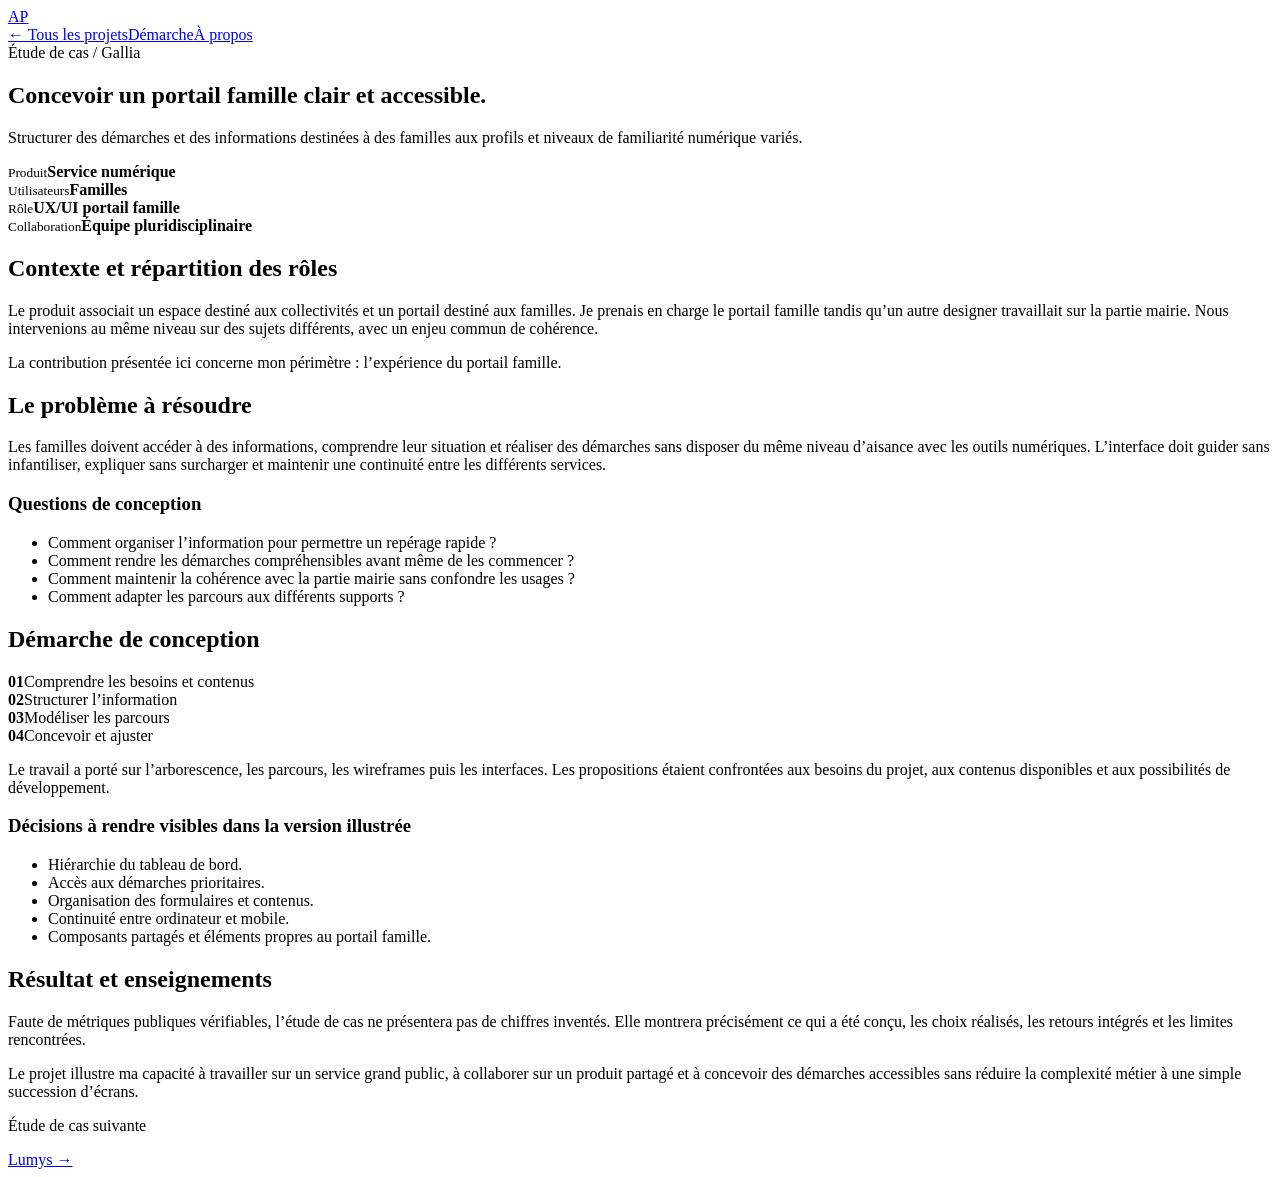
==== gallia.html @ 9a2e6fea "Ajouter gallia.html" ====
<!doctype html><html lang="fr"><head><meta charset="utf-8"><meta name="viewport" content="width=device-width,initial-scale=1"><title>Gallia / Étude de cas</title><link rel="stylesheet" href="assets/styles.css"></head><body><header class="nav"><div class="wrap"><a class="logo" href="index.html">AP</a><nav class="links"><a href="projects.html">← Tous les projets</a><a href="method.html">Démarche</a><a href="about.html">À propos</a></nav></div></header><main class="wrap"><section class="page-hero"><div class="eyebrow">Étude de cas / Gallia</div><h1>Concevoir un portail famille clair et accessible.</h1><p>Structurer des démarches et des informations destinées à des familles aux profils et niveaux de familiarité numérique variés.</p></section><section class="article"><div class="facts"><div class="fact"><small>Produit</small><strong>Service numérique</strong></div><div class="fact"><small>Utilisateurs</small><strong>Familles</strong></div><div class="fact"><small>Rôle</small><strong>UX/UI portail famille</strong></div><div class="fact"><small>Collaboration</small><strong>Équipe pluridisciplinaire</strong></div></div><h2>Contexte et répartition des rôles</h2><p>Le produit associait un espace destiné aux collectivités et un portail destiné aux familles. Je prenais en charge le portail famille tandis qu’un autre designer travaillait sur la partie mairie. Nous intervenions au même niveau sur des sujets différents, avec un enjeu commun de cohérence.</p><div class="callout">La contribution présentée ici concerne mon périmètre : l’expérience du portail famille.</div></section><section class="article"><h2>Le problème à résoudre</h2><p>Les familles doivent accéder à des informations, comprendre leur situation et réaliser des démarches sans disposer du même niveau d’aisance avec les outils numériques. L’interface doit guider sans infantiliser, expliquer sans surcharger et maintenir une continuité entre les différents services.</p><h3>Questions de conception</h3><ul><li>Comment organiser l’information pour permettre un repérage rapide ?</li><li>Comment rendre les démarches compréhensibles avant même de les commencer ?</li><li>Comment maintenir la cohérence avec la partie mairie sans confondre les usages ?</li><li>Comment adapter les parcours aux différents supports ?</li></ul></section><section class="article"><h2>Démarche de conception</h2><div class="case-flow"><div><b>01</b>Comprendre les besoins et contenus</div><div><b>02</b>Structurer l’information</div><div><b>03</b>Modéliser les parcours</div><div><b>04</b>Concevoir et ajuster</div></div><p>Le travail a porté sur l’arborescence, les parcours, les wireframes puis les interfaces. Les propositions étaient confrontées aux besoins du projet, aux contenus disponibles et aux possibilités de développement.</p><h3>Décisions à rendre visibles dans la version illustrée</h3><ul><li>Hiérarchie du tableau de bord.</li><li>Accès aux démarches prioritaires.</li><li>Organisation des formulaires et contenus.</li><li>Continuité entre ordinateur et mobile.</li><li>Composants partagés et éléments propres au portail famille.</li></ul></section><section class="article"><h2>Résultat et enseignements</h2><p>Faute de métriques publiques vérifiables, l’étude de cas ne présentera pas de chiffres inventés. Elle montrera précisément ce qui a été conçu, les choix réalisés, les retours intégrés et les limites rencontrées.</p><p>Le projet illustre ma capacité à travailler sur un service grand public, à collaborer sur un produit partagé et à concevoir des démarches accessibles sans réduire la complexité métier à une simple succession d’écrans.</p></section></main><footer class="footer"><div class="wrap"><p>Étude de cas suivante</p><a class="btn" href="lumys.html">Lumys →</a></div></footer><script src="assets/site.js"></script></body></html>
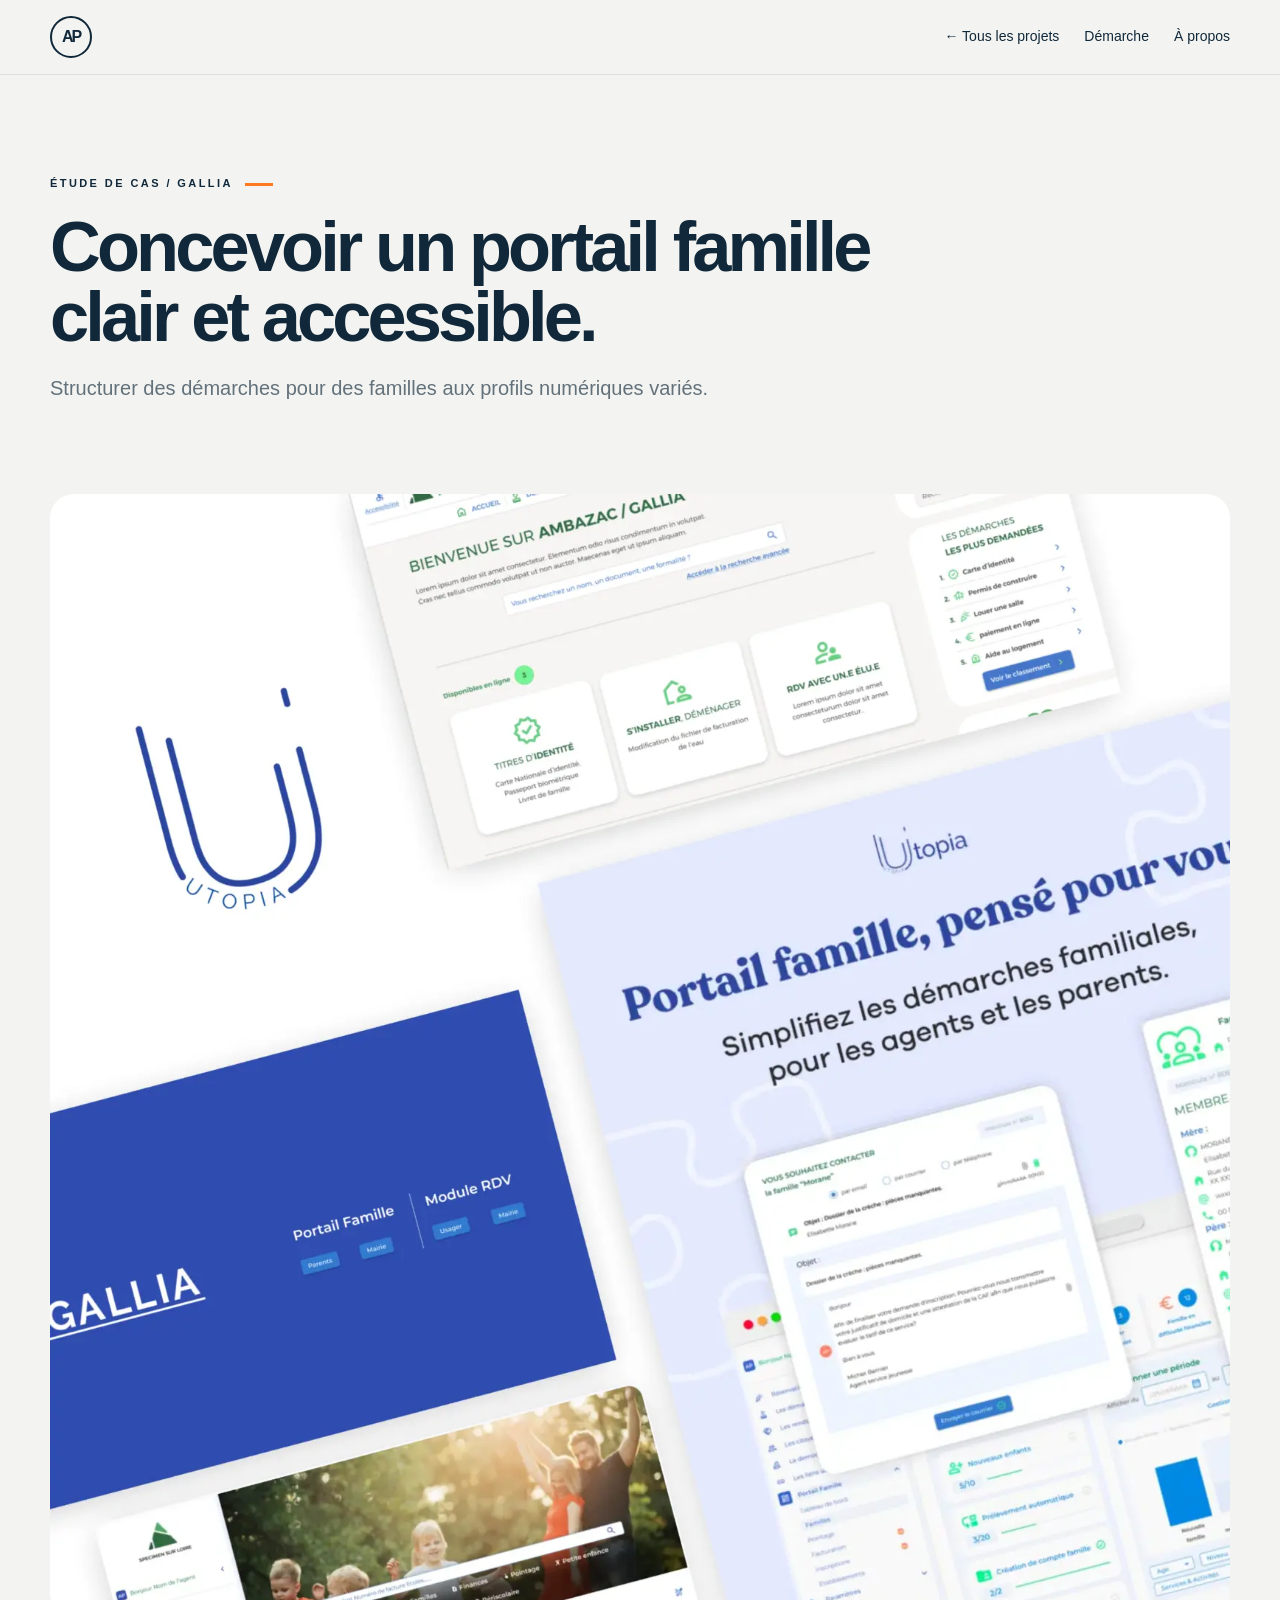
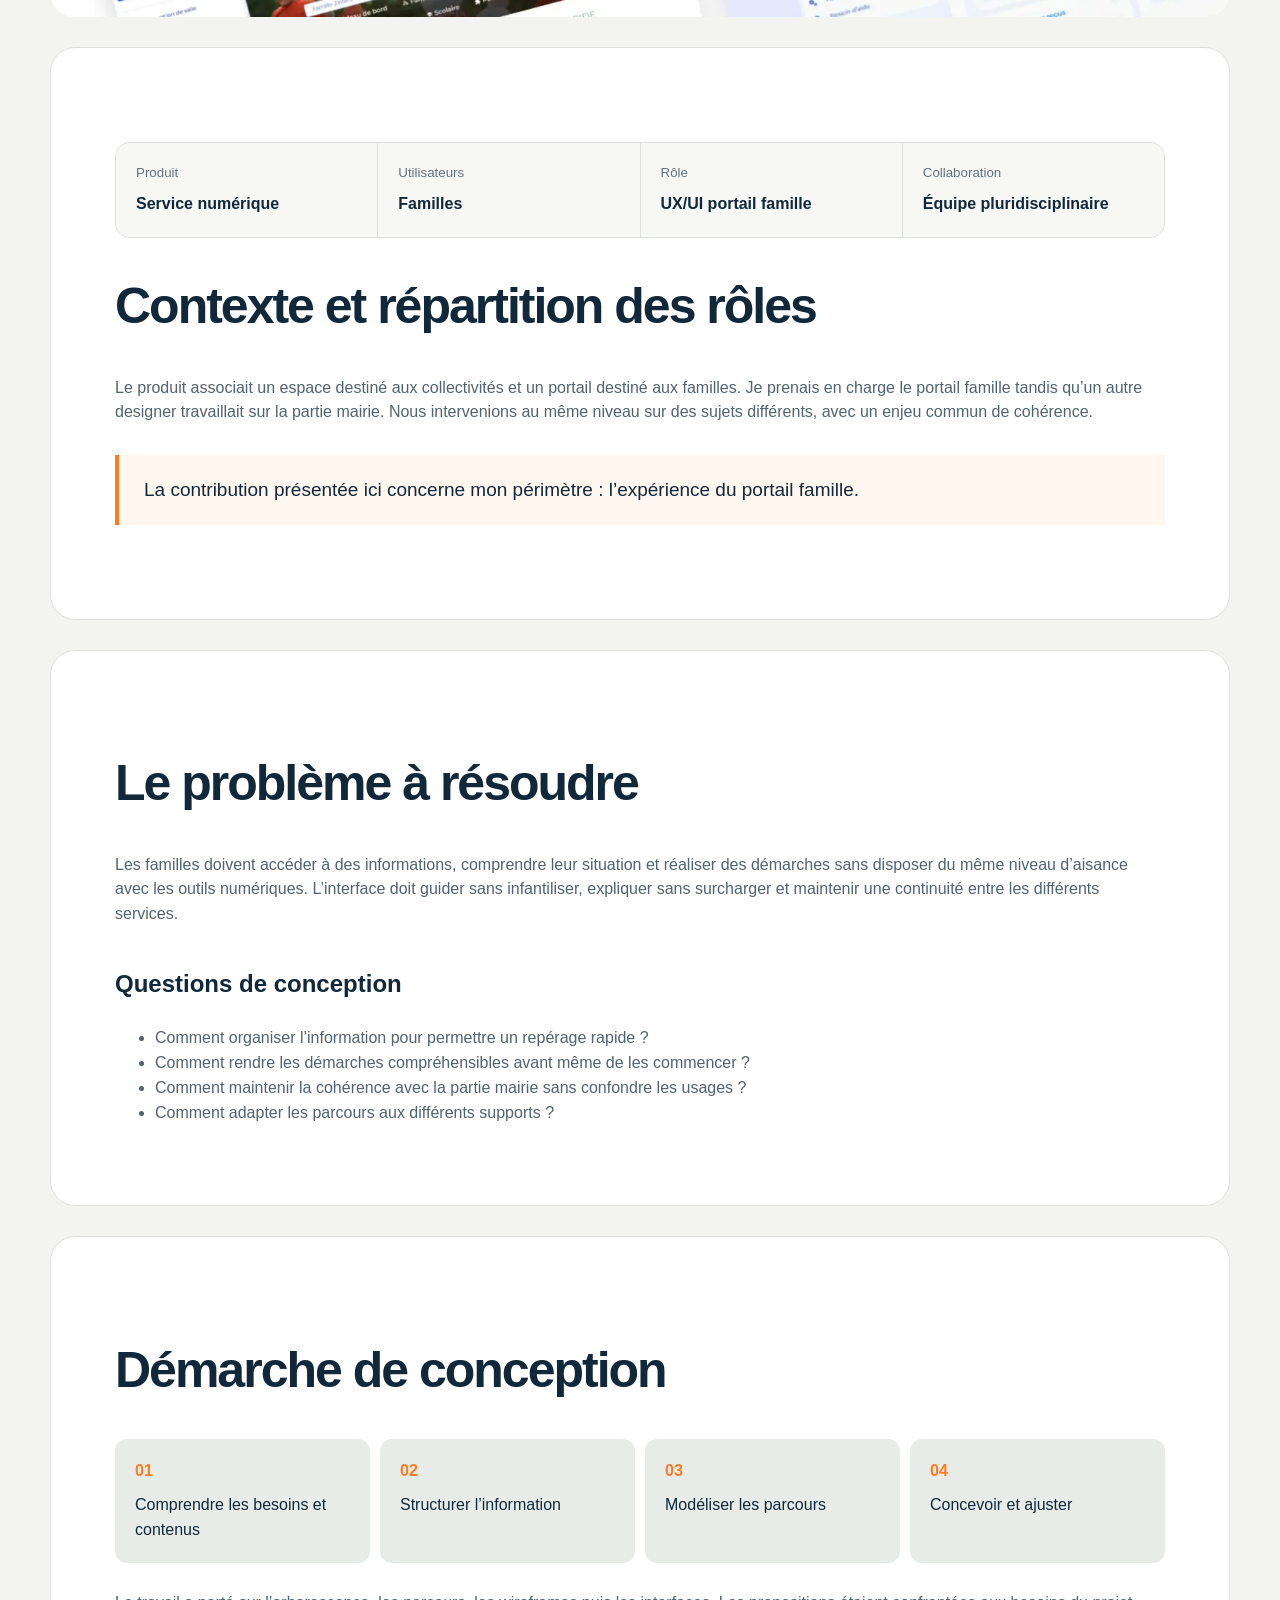
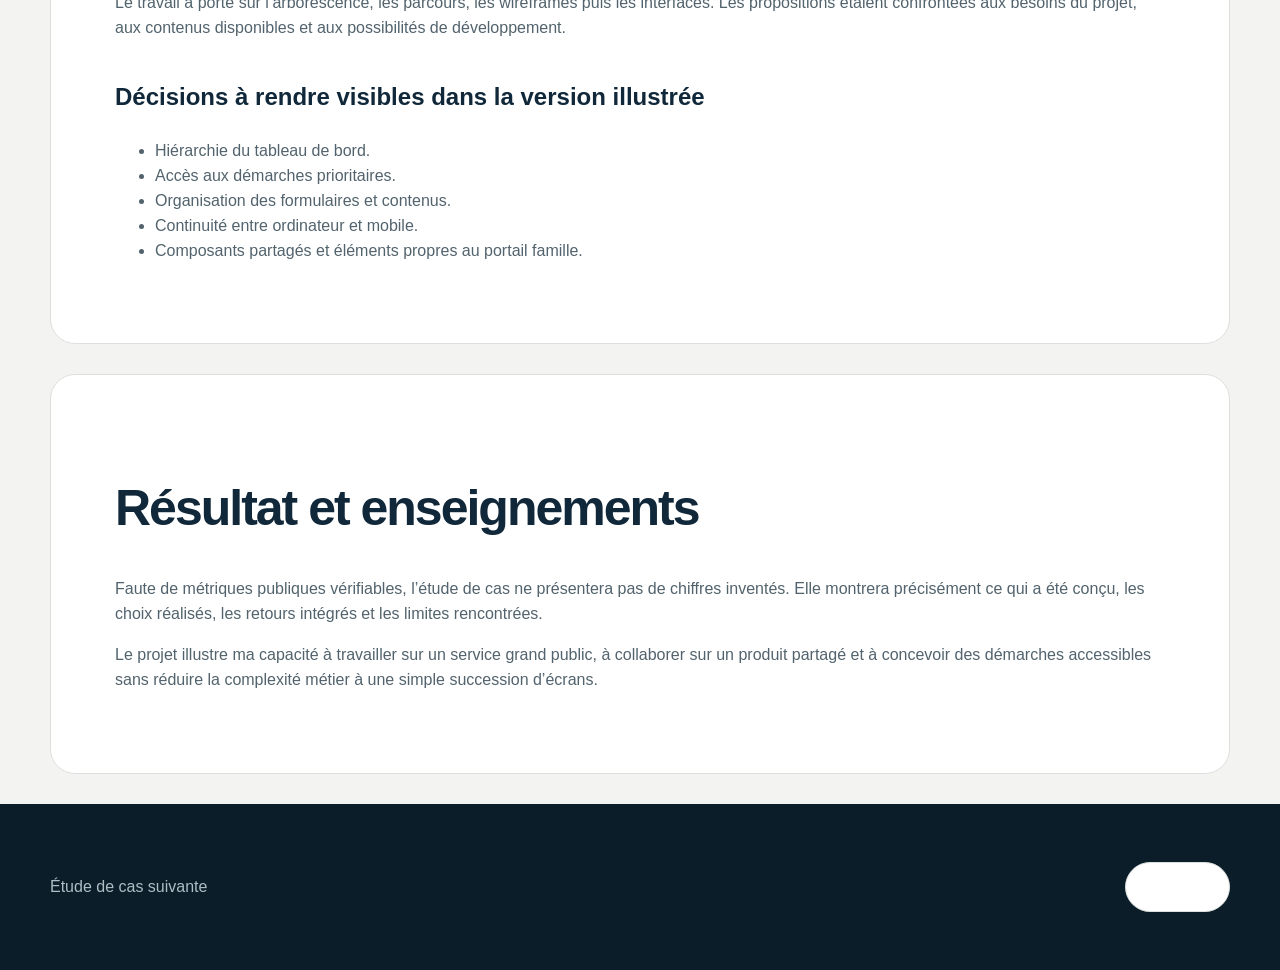
==== commit 705419a6: "Mettre à jour le portfolio et son nouvel accueil" ====
--- a/gallia.html
+++ b/gallia.html
@@ -1 +1,100 @@
-<!doctype html><html lang="fr"><head><meta charset="utf-8"><meta name="viewport" content="width=device-width,initial-scale=1"><title>Gallia / Étude de cas</title><link rel="stylesheet" href="assets/styles.css"></head><body><header class="nav"><div class="wrap"><a class="logo" href="index.html">AP</a><nav class="links"><a href="projects.html">← Tous les projets</a><a href="method.html">Démarche</a><a href="about.html">À propos</a></nav></div></header><main class="wrap"><section class="page-hero"><div class="eyebrow">Étude de cas / Gallia</div><h1>Concevoir un portail famille clair et accessible.</h1><p>Structurer des démarches et des informations destinées à des familles aux profils et niveaux de familiarité numérique variés.</p></section><section class="article"><div class="facts"><div class="fact"><small>Produit</small><strong>Service numérique</strong></div><div class="fact"><small>Utilisateurs</small><strong>Familles</strong></div><div class="fact"><small>Rôle</small><strong>UX/UI portail famille</strong></div><div class="fact"><small>Collaboration</small><strong>Équipe pluridisciplinaire</strong></div></div><h2>Contexte et répartition des rôles</h2><p>Le produit associait un espace destiné aux collectivités et un portail destiné aux familles. Je prenais en charge le portail famille tandis qu’un autre designer travaillait sur la partie mairie. Nous intervenions au même niveau sur des sujets différents, avec un enjeu commun de cohérence.</p><div class="callout">La contribution présentée ici concerne mon périmètre : l’expérience du portail famille.</div></section><section class="article"><h2>Le problème à résoudre</h2><p>Les familles doivent accéder à des informations, comprendre leur situation et réaliser des démarches sans disposer du même niveau d’aisance avec les outils numériques. L’interface doit guider sans infantiliser, expliquer sans surcharger et maintenir une continuité entre les différents services.</p><h3>Questions de conception</h3><ul><li>Comment organiser l’information pour permettre un repérage rapide ?</li><li>Comment rendre les démarches compréhensibles avant même de les commencer ?</li><li>Comment maintenir la cohérence avec la partie mairie sans confondre les usages ?</li><li>Comment adapter les parcours aux différents supports ?</li></ul></section><section class="article"><h2>Démarche de conception</h2><div class="case-flow"><div><b>01</b>Comprendre les besoins et contenus</div><div><b>02</b>Structurer l’information</div><div><b>03</b>Modéliser les parcours</div><div><b>04</b>Concevoir et ajuster</div></div><p>Le travail a porté sur l’arborescence, les parcours, les wireframes puis les interfaces. Les propositions étaient confrontées aux besoins du projet, aux contenus disponibles et aux possibilités de développement.</p><h3>Décisions à rendre visibles dans la version illustrée</h3><ul><li>Hiérarchie du tableau de bord.</li><li>Accès aux démarches prioritaires.</li><li>Organisation des formulaires et contenus.</li><li>Continuité entre ordinateur et mobile.</li><li>Composants partagés et éléments propres au portail famille.</li></ul></section><section class="article"><h2>Résultat et enseignements</h2><p>Faute de métriques publiques vérifiables, l’étude de cas ne présentera pas de chiffres inventés. Elle montrera précisément ce qui a été conçu, les choix réalisés, les retours intégrés et les limites rencontrées.</p><p>Le projet illustre ma capacité à travailler sur un service grand public, à collaborer sur un produit partagé et à concevoir des démarches accessibles sans réduire la complexité métier à une simple succession d’écrans.</p></section></main><footer class="footer"><div class="wrap"><p>Étude de cas suivante</p><a class="btn" href="lumys.html">Lumys →</a></div></footer><script src="assets/site.js"></script></body></html>
+<!doctype html>
+<html lang="fr">
+<head>
+<meta charset="utf-8">
+<meta name="viewport" content="width=device-width,initial-scale=1">
+<title>Gallia / Étude de cas</title>
+<link rel="stylesheet" href="assets/styles.css">
+</head>
+<body>
+<header class="nav">
+<div class="wrap">
+<a class="logo" href="index.html">AP</a>
+<nav class="links">
+<a href="projects.html">← Tous les projets</a>
+<a href="method.html">Démarche</a>
+<a href="about.html">À propos</a>
+</nav>
+</div>
+</header>
+<main class="wrap">
+<section class="page-hero">
+<div class="eyebrow">Étude de cas / Gallia</div>
+<h1>Concevoir un portail famille clair et accessible.</h1>
+<p>Structurer des démarches pour des familles aux profils numériques variés.</p>
+</section>
+<figure class="case-visual full-bleed">
+<img src="assets/projects/gallia.webp" alt="Montage des écrans du portail famille Gallia">
+</figure>
+<section class="article">
+<div class="facts">
+<div class="fact">
+<small>Produit</small>
+<strong>Service numérique</strong>
+</div>
+<div class="fact">
+<small>Utilisateurs</small>
+<strong>Familles</strong>
+</div>
+<div class="fact">
+<small>Rôle</small>
+<strong>UX/UI portail famille</strong>
+</div>
+<div class="fact">
+<small>Collaboration</small>
+<strong>Équipe pluridisciplinaire</strong>
+</div>
+</div>
+<h2>Contexte et répartition des rôles</h2>
+<p>Le produit associait un espace destiné aux collectivités et un portail destiné aux familles. Je prenais en charge le portail famille tandis qu’un autre designer travaillait sur la partie mairie. Nous intervenions au même niveau sur des sujets différents, avec un enjeu commun de cohérence.</p>
+<div class="callout">La contribution présentée ici concerne mon périmètre : l’expérience du portail famille.</div>
+</section>
+<section class="article">
+<h2>Le problème à résoudre</h2>
+<p>Les familles doivent accéder à des informations, comprendre leur situation et réaliser des démarches sans disposer du même niveau d’aisance avec les outils numériques. L’interface doit guider sans infantiliser, expliquer sans surcharger et maintenir une continuité entre les différents services.</p>
+<h3>Questions de conception</h3>
+<ul>
+<li>Comment organiser l’information pour permettre un repérage rapide ?</li>
+<li>Comment rendre les démarches compréhensibles avant même de les commencer ?</li>
+<li>Comment maintenir la cohérence avec la partie mairie sans confondre les usages ?</li>
+<li>Comment adapter les parcours aux différents supports ?</li>
+</ul>
+</section>
+<section class="article">
+<h2>Démarche de conception</h2>
+<div class="case-flow">
+<div>
+<b>01</b>Comprendre les besoins et contenus</div>
+<div>
+<b>02</b>Structurer l’information</div>
+<div>
+<b>03</b>Modéliser les parcours</div>
+<div>
+<b>04</b>Concevoir et ajuster</div>
+</div>
+<p>Le travail a porté sur l’arborescence, les parcours, les wireframes puis les interfaces. Les propositions étaient confrontées aux besoins du projet, aux contenus disponibles et aux possibilités de développement.</p>
+<h3>Décisions à rendre visibles dans la version illustrée</h3>
+<ul>
+<li>Hiérarchie du tableau de bord.</li>
+<li>Accès aux démarches prioritaires.</li>
+<li>Organisation des formulaires et contenus.</li>
+<li>Continuité entre ordinateur et mobile.</li>
+<li>Composants partagés et éléments propres au portail famille.</li>
+</ul>
+</section>
+<section class="article">
+<h2>Résultat et enseignements</h2>
+<p>Faute de métriques publiques vérifiables, l’étude de cas ne présentera pas de chiffres inventés. Elle montrera précisément ce qui a été conçu, les choix réalisés, les retours intégrés et les limites rencontrées.</p>
+<p>Le projet illustre ma capacité à travailler sur un service grand public, à collaborer sur un produit partagé et à concevoir des démarches accessibles sans réduire la complexité métier à une simple succession d’écrans.</p>
+</section>
+</main>
+<footer class="footer">
+<div class="wrap">
+<p>Étude de cas suivante</p>
+<a class="btn" href="lumys.html">Lumys →</a>
+</div>
+</footer>
+<script src="assets/site.js">
+</script>
+</body>
+</html>
--- a/assets/styles.css
+++ b/assets/styles.css
@@ -0,0 +1,96 @@
+:root{--ink:#10283a;--muted:#63717b;--paper:#f3f4f1;--white:#fff;--line:#dce0dd;--orange:#ff7a21;--green:#1c826b;--navy:#0f2b3c;--soft:#e8ece8;--r:18px;--shadow:0 18px 55px rgba(16,40,58,.08)}
+*{box-sizing:border-box}html{scroll-behavior:smooth}body{margin:0;background:var(--paper);color:var(--ink);font-family:Inter,Arial,sans-serif;line-height:1.55}a{color:inherit;text-decoration:none}img{max-width:100%}.wrap{width:min(1180px,calc(100% - 40px));margin:auto}.nav{position:sticky;top:0;z-index:20;background:rgba(243,244,241,.9);backdrop-filter:blur(14px);border-bottom:1px solid var(--line)}.nav .wrap{height:74px;display:flex;align-items:center;gap:32px}.logo{width:42px;height:42px;border:2px solid var(--ink);border-radius:50%;display:grid;place-items:center;font-weight:800;letter-spacing:-2px}.links{display:flex;gap:25px;margin-left:auto;font-size:14px}.contact{background:var(--ink);color:white;padding:11px 18px;border-radius:999px}.hero{min-height:700px;display:grid;grid-template-columns:.9fr 1.1fr;align-items:center;gap:55px;padding:76px 0 54px}.eyebrow,.kicker{font-size:11px;letter-spacing:.22em;text-transform:uppercase;font-weight:700}.eyebrow:after,.kicker:after{content:"";display:inline-block;width:28px;height:3px;background:var(--orange);margin-left:12px;vertical-align:middle}.hero h1{font-size:clamp(48px,6vw,82px);line-height:1.02;letter-spacing:-.055em;margin:20px 0 25px;max-width:720px}.lead{font-size:18px;color:var(--muted);max-width:610px}.actions{display:flex;gap:14px;margin-top:30px}.btn{display:inline-flex;align-items:center;gap:15px;padding:13px 20px;border:1px solid var(--line);border-radius:999px;background:white;font-weight:700;font-size:14px}.btn.primary{background:var(--ink);color:#fff;border-color:var(--ink)}.mosaic{position:relative;min-height:570px;border-radius:26px;background:linear-gradient(145deg,#e8ece8,#fff);overflow:hidden;border:1px solid var(--line);box-shadow:var(--shadow)}.factory{position:absolute;inset:0;background:linear-gradient(180deg,transparent 35%,rgba(15,43,60,.2)),repeating-linear-gradient(90deg,transparent 0 74px,rgba(16,40,58,.035) 75px),linear-gradient(135deg,#dde2dc,#f7f7f3);}.blueprint{position:absolute;right:8%;top:8%;width:50%;height:48%;background:var(--navy);border-radius:14px;color:#d9e8e3;padding:24px;box-shadow:0 20px 40px #10283a33}.blueprint:before{content:"SYSTÈME / ÉTATS / FLUX";font-size:10px;letter-spacing:.18em}.rings{width:190px;height:190px;border:1px solid #8fa4ad;border-radius:50%;margin:30px auto;position:relative}.rings:after,.rings:before{content:"";position:absolute;inset:28px;border:1px solid #6f8993;border-radius:50%}.rings:after{inset:62px;background:conic-gradient(var(--green) 0 28%,transparent 28%)}.ui-card{position:absolute;background:rgba(255,255,255,.94);border:1px solid var(--line);border-radius:13px;box-shadow:0 15px 35px #10283a18;padding:17px}.ui-card.menu{left:7%;top:36%;width:42%}.ui-card.metric{right:5%;top:56%;width:35%}.ui-card.palette{left:17%;bottom:7%;width:58%}.mini-row{display:flex;align-items:center;gap:9px;padding:9px 0;border-bottom:1px solid #edf0ed;font-size:12px}.dot{width:8px;height:8px;border-radius:50%;background:var(--green)}.bars{display:flex;align-items:end;gap:5px;height:45px;margin-top:10px}.bars i{display:block;width:9px;background:var(--green);border-radius:4px}.swatches{display:flex;gap:8px}.swatches i{width:34px;height:34px;border-radius:9px;background:var(--ink)}.swatches i:nth-child(2){background:var(--green)}.swatches i:nth-child(3){background:var(--orange)}.swatches i:nth-child(4){background:#dfe4e0}.section{padding:95px 0}.section-head{display:flex;justify-content:space-between;align-items:end;margin-bottom:34px}.section h2{font-size:clamp(34px,4vw,56px);letter-spacing:-.045em;line-height:1.05;margin:14px 0}.section-head p{max-width:440px;color:var(--muted)}.project-grid{display:grid;grid-template-columns:1.25fr 1fr 1fr;gap:18px}.project{background:#fff;border:1px solid var(--line);border-radius:var(--r);overflow:hidden;transition:.2s}.project:hover{transform:translateY(-4px);box-shadow:var(--shadow)}.visual{height:275px;padding:20px;background:#e7ebe7;position:relative;overflow:hidden}.visual.dark{background:var(--navy)}.visual.warm{background:#f0e8df}.screen{position:absolute;background:white;border-radius:10px;border:1px solid #dfe3df;box-shadow:0 12px 25px #10283a20;overflow:hidden}.screen.one{width:68%;height:68%;left:8%;top:14%}.screen.two{width:50%;height:55%;right:-5%;bottom:-3%}.screen.three{width:38%;height:42%;right:6%;top:8%}.screen .top{height:22px;background:#edf1ee;border-bottom:1px solid #dfe3df}.screen.darkish{background:#15384b;border-color:#284b5d}.screen.darkish .top{background:#0c2433;border-color:#345363}.screen-lines{padding:12px}.screen-lines i{display:block;height:7px;background:#dbe2de;border-radius:5px;margin:7px 0}.screen-lines i:nth-child(2){width:65%}.screen-lines i:nth-child(3){width:82%}.project-copy{padding:23px}.project-copy h3{font-size:25px;line-height:1.1;margin:5px 0 10px}.project-copy p{color:var(--muted);font-size:14px;min-height:66px}.tags{display:flex;flex-wrap:wrap;gap:7px;margin-top:17px}.tag{font-size:11px;padding:6px 10px;background:var(--soft);border-radius:999px}.expertise{display:grid;grid-template-columns:repeat(4,1fr);border:1px solid var(--line);border-radius:var(--r);overflow:hidden;background:white}.expertise article{padding:32px;border-right:1px solid var(--line)}.expertise article:last-child{border:0}.num{color:var(--orange);font-weight:800;font-size:12px}.expertise h3{font-size:20px;margin:38px 0 10px}.expertise p{color:var(--muted);font-size:14px}.dark-section{background:var(--navy);color:white}.method{display:grid;grid-template-columns:.8fr 1.2fr;gap:70px}.steps{display:grid;grid-template-columns:1fr 1fr;gap:1px;background:#34505e;border:1px solid #34505e}.step{background:var(--navy);padding:30px;min-height:210px}.step b{color:var(--orange);font-size:12px}.step h3{font-size:23px;margin:28px 0 10px}.step p{color:#b9c8ce;font-size:14px}.quote{font-size:clamp(30px,4vw,52px);line-height:1.15;letter-spacing:-.04em;margin:0}.footer{padding:55px 0;background:#0a1d29;color:white}.footer .wrap{display:flex;justify-content:space-between;align-items:center}.footer p{color:#afbdc4}.page-hero{padding:100px 0 70px;max-width:880px}.page-hero h1{font-size:clamp(48px,7vw,90px);line-height:1;letter-spacing:-.055em;margin:20px 0}.page-hero p{font-size:20px;color:var(--muted);max-width:760px}.article{background:#fff;border-radius:25px;border:1px solid var(--line);padding:clamp(30px,5vw,72px);margin-bottom:30px}.article h2{font-size:clamp(30px,4vw,50px);letter-spacing:-.04em;line-height:1.1}.article h3{font-size:24px;margin-top:38px}.article p,.article li{color:#52636d}.cols{display:grid;grid-template-columns:1fr 1fr;gap:50px}.facts{display:grid;grid-template-columns:repeat(4,1fr);gap:1px;background:var(--line);border:1px solid var(--line);border-radius:15px;overflow:hidden;margin:30px 0}.fact{background:#f7f8f6;padding:20px}.fact small{display:block;color:var(--muted);margin-bottom:8px}.callout{border-left:4px solid var(--orange);padding:20px 25px;background:#fff7f0;margin:30px 0;font-size:19px}.case-flow{display:grid;grid-template-columns:repeat(4,1fr);gap:10px;margin:28px 0}.case-flow div{background:var(--soft);padding:20px;border-radius:12px}.case-flow b{display:block;color:var(--orange);margin-bottom:9px}.confidential{background:var(--navy);color:white;padding:32px;border-radius:18px}.confidential p{color:#becbd1}.mobile-menu{display:none}
+/* Visuel d'ouverture / assemblage d'interfaces validé */
+.hero-wide{width:min(1540px,calc(100% - 56px));margin:auto;grid-template-columns:minmax(390px,.78fr) minmax(620px,1.22fr);gap:12px;min-height:540px;padding:42px 0 16px}
+.hero-copy{position:relative;z-index:2;padding-left:0;min-width:0;margin-left:clamp(0px,calc((100vw - 1236px)/2),180px)}
+.hero-wide h1{font-size:clamp(42px,4.2vw,58px);max-width:620px;text-wrap:balance}
+.page-hero h1{font-size:clamp(44px,5.5vw,72px);max-width:900px}
+.hero-montage{margin:0;position:relative;overflow:visible;min-height:510px;background:transparent}
+.hero-montage picture,.hero-montage img{display:block;width:100%;height:100%}
+.hero-montage img{position:absolute;inset:0;object-fit:contain;object-position:center;-webkit-mask-image:radial-gradient(ellipse 86% 84% at center,#000 70%,transparent 100%);mask-image:radial-gradient(ellipse 86% 84% at center,#000 70%,transparent 100%)}
+.project-image{padding:0;background:#f5f5f2}
+.project-image img{width:100%;height:100%;display:block;object-fit:cover;transition:transform .35s ease}
+.project:hover .project-image img{transform:scale(1.02)}
+.design-system-cover img{object-fit:contain;padding:32px}
+.case-visual{margin:28px 0 36px;overflow:hidden;border-radius:18px;background:#f5f5f2}
+.case-visual img{display:block;width:100%;height:auto}
+.case-visual.landscape{max-height:620px}
+.case-visual.landscape img{height:100%;max-height:620px;object-fit:cover}
+.case-visual.full-bleed{margin:0 0 30px;border-radius:24px}
+.case-visual.ds-visual{max-width:520px;margin-left:auto;margin-right:auto;background:transparent}
+.case-split{display:grid;grid-template-columns:1fr 1.05fr;gap:55px;align-items:center}
+.secondary-projects{display:grid;grid-template-columns:1fr 1fr;gap:20px;margin-top:30px}
+.secondary-projects article{overflow:hidden;border:1px solid var(--line);border-radius:16px;background:#f7f8f6}
+.secondary-projects img{display:block;width:100%;aspect-ratio:4/3;object-fit:cover}
+.secondary-projects h3,.secondary-projects p{margin-left:22px;margin-right:22px}
+.secondary-projects p{color:var(--muted);margin-bottom:24px}
+.section#projets{padding:18px 0 72px}
+.project-heading{align-items:center;margin-bottom:18px;padding-top:4px;border-top:1px solid var(--line)}
+.project-heading .kicker{padding-top:16px}
+.project-heading p{margin:16px 0 0;font-size:13px}
+.section#projets .visual{height:238px}
+.section#projets .project-copy{padding:18px 20px 20px}
+.section#projets .project-copy h3{font-size:23px}
+.section#projets .project-copy p{min-height:44px;margin-top:8px}
+@media(max-width:900px){.nav .wrap{height:72px;position:relative;padding:8px 0}.mobile-menu{display:inline-flex;margin-left:auto;border:1px solid var(--line);background:#fff;color:var(--ink);border-radius:999px;padding:10px 16px;font:700 13px/1 Inter,Arial,sans-serif}.links{display:none;position:absolute;z-index:30;left:0;right:0;top:64px;width:auto;margin:0;padding:12px;background:#fff;border:1px solid var(--line);border-radius:16px;box-shadow:var(--shadow);flex-direction:column;gap:4px}.links.open{display:flex}.links a{padding:13px 14px;border-radius:10px}.links a:hover,.links a[aria-current="page"]{background:var(--soft);font-weight:800}.links .contact{padding:13px 14px;border-radius:10px}.hero,.hero-wide{grid-template-columns:1fr;padding-top:55px}.hero-copy{padding-left:0;margin-left:0}.hero-montage{min-height:500px}.project-grid{grid-template-columns:1fr}.expertise{grid-template-columns:1fr 1fr}.expertise article:nth-child(2){border-right:0}.method,.cols,.case-split{grid-template-columns:1fr}.facts,.case-flow{grid-template-columns:1fr 1fr}.footer .wrap{align-items:flex-start;gap:25px;flex-direction:column}}
+@media(max-width:560px){.wrap,.hero-wide{width:min(100% - 24px,1180px)}.hero h1{font-size:44px}.hero{min-height:auto}.lead{font-size:17px}.actions{flex-direction:column;align-items:flex-start}.hero-montage{min-height:330px}.hero-montage img{object-position:center}.project-grid,.expertise,.steps,.facts,.case-flow,.secondary-projects{grid-template-columns:1fr}.expertise article{border-right:0;border-bottom:1px solid var(--line)}.section{padding:65px 0}.section-head{display:block}.article{padding:26px}.case-visual.full-bleed{border-radius:16px}.nav .wrap{height:66px}.page-hero{padding-top:62px}}
+
+/* Portfolio une page */
+.one-page .hero-wide{border-bottom:0}
+.project-section{padding:30px 0 92px;overflow:hidden}
+.rail-heading{display:flex;justify-content:space-between;align-items:end;margin-bottom:24px}
+.rail-heading h2{font-size:clamp(34px,4vw,52px);line-height:1;margin:13px 0 0;letter-spacing:-.045em}
+.rail-controls{display:flex;gap:8px}
+.rail-controls button,.dialog-nav button,.dialog-topbar button{border:1px solid var(--line);background:#fff;color:var(--ink);font:700 14px/1 Inter,Arial,sans-serif;cursor:pointer}
+.rail-controls button{width:46px;height:46px;border-radius:50%}
+.project-rail{display:flex;gap:18px;overflow-x:auto;scroll-snap-type:x mandatory;padding:3px 1px 18px;scrollbar-width:thin;scrollbar-color:#b7c0bc transparent}
+.project-card{flex:0 0 min(390px,82vw);padding:0;border:1px solid var(--line);border-radius:18px;overflow:hidden;background:#fff;color:var(--ink);text-align:left;cursor:pointer;scroll-snap-align:start;transition:transform .2s,box-shadow .2s}
+.project-card:hover{transform:translateY(-4px);box-shadow:var(--shadow)}
+.project-card:focus-visible{outline:3px solid var(--orange);outline-offset:3px}
+.project-card>img{display:block;width:100%;height:255px;object-fit:cover;background:#f4f5f2}
+.project-card[data-project="design-system"]>img{object-fit:contain;padding:35px}
+.project-card-copy{display:flex;flex-direction:column;padding:20px 22px 23px}
+.project-card-copy small{font-size:10px;letter-spacing:.18em;text-transform:uppercase;font-weight:800;color:var(--muted)}
+.project-card-copy strong{font-size:24px;line-height:1.15;margin:8px 0 14px}
+.project-card-copy span{font-size:12px;color:var(--muted)}
+.rail-hint{font-size:12px;color:var(--muted);margin:8px 0 0}
+.approach-section{padding:100px 0;background:#fff;border-top:1px solid var(--line);border-bottom:1px solid var(--line)}
+.approach-intro{display:grid;grid-template-columns:.9fr 1.1fr;gap:80px;align-items:start}
+.approach-intro h2{font-size:clamp(42px,5vw,68px);line-height:1.04;letter-spacing:-.05em;margin:18px 0 0}
+.approach-copy{font-size:18px;color:var(--muted)}
+.approach-copy p:first-child{margin-top:0;color:var(--ink)}
+.process-grid{display:grid;grid-template-columns:repeat(4,1fr);margin-top:58px;border:1px solid var(--line);border-radius:18px;overflow:hidden}
+.process-grid article{padding:28px;min-height:200px;border-right:1px solid var(--line)}
+.process-grid article:last-child{border:0}
+.process-grid span{color:var(--orange);font-weight:800;font-size:12px}
+.process-grid h3{font-size:22px;margin:35px 0 10px}
+.process-grid p{font-size:14px;color:var(--muted)}
+.approach-note{margin-top:22px}
+.approach-note p{max-width:760px;padding-left:22px;border-left:3px solid var(--orange);color:var(--muted)}
+.expertise-section{padding:78px 0}
+.expertise-list{display:flex;flex-wrap:wrap;gap:10px;margin-top:28px}
+.expertise-list span{padding:13px 18px;border:1px solid var(--line);border-radius:999px;background:#fff;font-weight:700;font-size:14px}
+.modal-open{overflow:hidden}
+.project-dialog{width:100vw;max-width:none;height:100vh;max-height:none;margin:0;padding:0;border:0;background:var(--paper);color:var(--ink)}
+.project-dialog::backdrop{background:rgba(9,29,41,.72);backdrop-filter:blur(7px)}
+.dialog-shell{min-height:100%;display:flex;flex-direction:column}
+.dialog-topbar{position:sticky;top:0;z-index:3;display:flex;align-items:center;justify-content:space-between;padding:16px max(24px,calc((100vw - 1180px)/2));background:rgba(243,244,241,.93);border-bottom:1px solid var(--line);backdrop-filter:blur(14px)}
+.dialog-topbar span{font-size:12px;font-weight:800;letter-spacing:.16em}
+.dialog-topbar button{padding:11px 16px;border-radius:999px}
+.dialog-content{width:min(1180px,calc(100% - 40px));margin:auto;padding:70px 0 30px}
+.dialog-heading{display:grid;grid-template-columns:1.1fr .9fr;gap:70px;align-items:end;margin-bottom:38px}
+.dialog-heading h2{font-size:clamp(42px,5vw,64px);line-height:1.02;letter-spacing:-.05em;margin:18px 0 22px}
+.dialog-heading p{font-size:19px;color:var(--muted);max-width:720px}
+.dialog-facts{display:grid;grid-template-columns:1fr 1fr;border:1px solid var(--line);border-radius:16px;overflow:hidden}
+.dialog-facts div{padding:18px;background:#fff;border-right:1px solid var(--line);border-bottom:1px solid var(--line)}
+.dialog-facts div:nth-child(even){border-right:0}.dialog-facts div:nth-last-child(-n+2){border-bottom:0}
+.dialog-facts small{display:block;color:var(--muted);margin-bottom:7px}.dialog-facts strong{font-size:14px}
+.dialog-visual{margin:0;border-radius:22px;overflow:hidden;background:#fff}
+.dialog-visual img{display:block;width:100%;max-height:760px;object-fit:cover}
+.dialog-story{display:grid;grid-template-columns:1fr 1fr;gap:1px;margin:28px 0 50px;border:1px solid var(--line);background:var(--line);border-radius:18px;overflow:hidden}
+.dialog-story section{padding:34px;background:#fff}
+.dialog-story h3{font-size:23px;margin:0 0 12px}.dialog-story p{color:var(--muted);margin:0}
+.dialog-nav{position:sticky;bottom:0;display:flex;justify-content:space-between;padding:16px max(24px,calc((100vw - 1180px)/2));background:rgba(243,244,241,.95);border-top:1px solid var(--line);backdrop-filter:blur(14px)}
+.dialog-nav button{padding:13px 19px;border-radius:999px}
+@media(max-width:900px){.approach-intro,.dialog-heading{grid-template-columns:1fr;gap:28px}.process-grid{grid-template-columns:1fr 1fr}.process-grid article:nth-child(2){border-right:0}.dialog-content{padding-top:45px}.dialog-story{grid-template-columns:1fr}.dialog-visual img{max-height:none}}
+@media(max-width:560px){.project-section{padding-top:20px}.rail-heading{align-items:center}.rail-heading h2{font-size:34px}.rail-controls{display:none}.project-card{flex-basis:86vw}.project-card>img{height:220px}.approach-section{padding:70px 0}.approach-intro h2{font-size:43px}.process-grid{grid-template-columns:1fr}.process-grid article{border-right:0;border-bottom:1px solid var(--line);min-height:auto}.dialog-content{width:min(100% - 24px,1180px);padding-top:30px}.dialog-heading h2{font-size:43px}.dialog-facts{grid-template-columns:1fr}.dialog-facts div{border-right:0}.dialog-facts div:nth-last-child(-n+2){border-bottom:1px solid var(--line)}.dialog-facts div:last-child{border-bottom:0}.dialog-story section{padding:25px}.dialog-nav button{font-size:12px;padding:11px 13px}}
